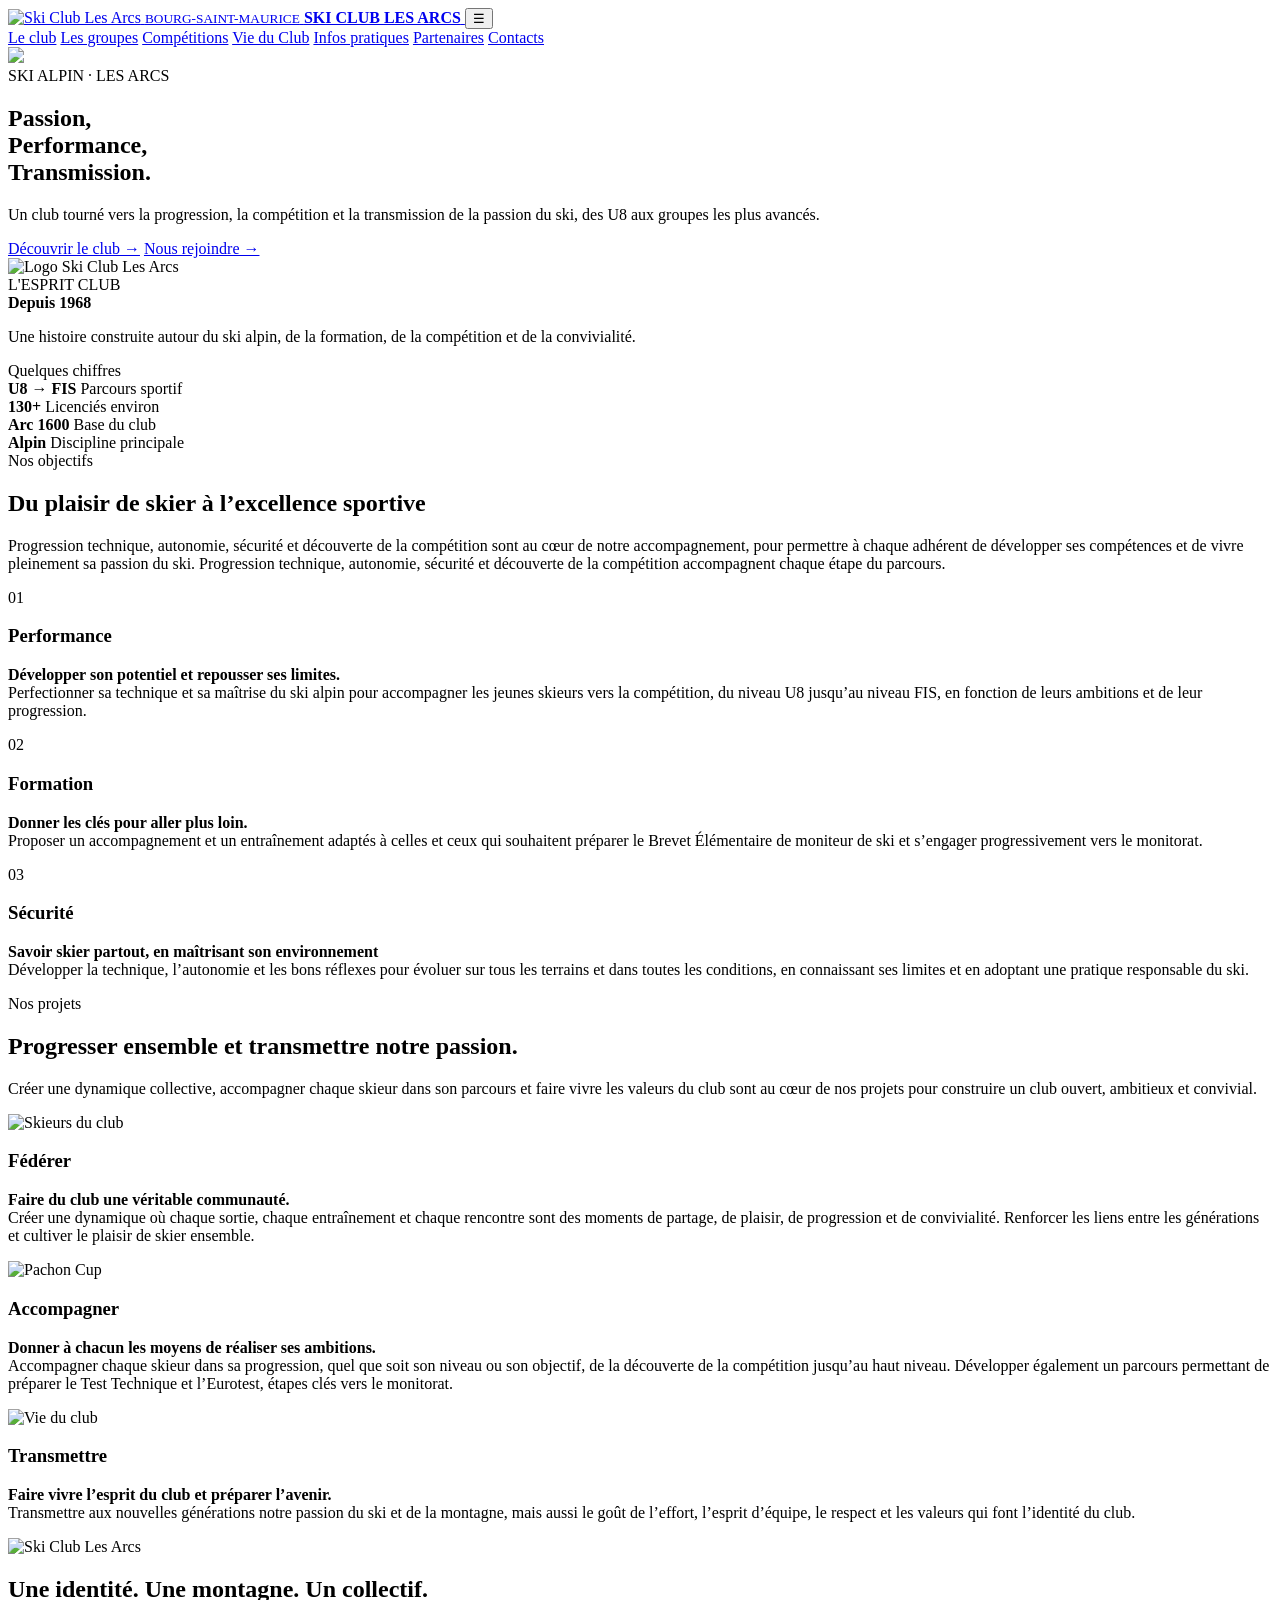
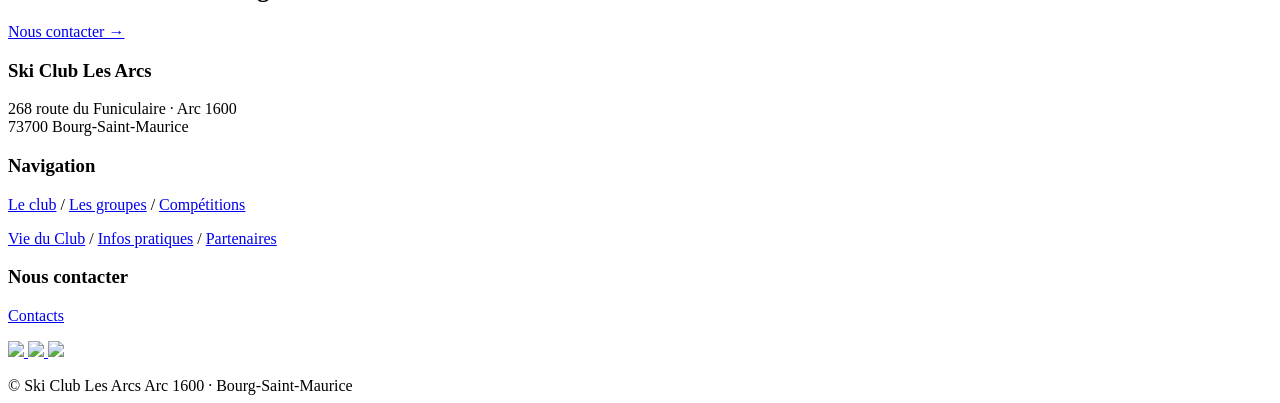
==== index.html @ e8da0f0a "Add files via upload" ====
<!doctype html>
<html lang="fr">
<head>
<meta charset="utf-8">
<meta name="viewport" content="width=device-width,initial-scale=1">
<meta name="theme-color" content="#063B67">
<title>Ski Club Les Arcs — Bourg-Saint-Maurice</title>
<link rel="preconnect" href="https://fonts.googleapis.com">
<link rel="stylesheet" href="https://fonts.googleapis.com/css2?family=Inter:wght@400;500;600;700;800;900&display=swap">
<link rel="stylesheet" href="assets/css/style.css?v=2026-10-12">
</head>
<body>
<header class="site-header">
  <div class="container header-inner">
    <a class="brand" href="index.html">
      <img src="assets/images/accueil/logo-ski-club.jpg" alt="Ski Club Les Arcs">
      <span>
        <small>BOURG-SAINT-MAURICE</small>
        <strong>SKI CLUB LES ARCS</strong>
      </span>
    </a>

    <button class="menu-btn" aria-label="Menu" aria-expanded="false">☰</button>
    <nav class="nav">
      <a href="club.html">Le club</a>
	  <a href="groupes.html">Les groupes</a>
      <a href="competitions.html">Compétitions</a>
      <a href="vie-du-club.html">Vie du Club</a>
	  <a href="infos-pratiques.html">Infos pratiques</a>
      <a href="partenaires.html">Partenaires</a>
      <a href="contact.html">Contacts</a>
    </nav>
  </div>
</header>

<main>

<section class="hero">
  <img class="hero-image" src="assets/images/bandeau/accueil.jpg">
  <div class="hero-overlay" aria-hidden="true"></div>
  <div class="container hero-grid">
    <div class="hero-copy">
      <div class="kicker">SKI ALPIN · LES ARCS</div>
      <h1>Passion,<br><span>Performance,<br></span>Transmission<span>.</span></h1>
      <p>
        Un club tourné vers la progression, la compétition et la transmission
        de la passion du ski, des U8 aux groupes les plus avancés.
      </p>
      <div class="hero-actions">
        <a class="btn btn-green" href="club.html">Découvrir le club →</a>
        <a class="btn btn-outline" href="infos-pratiques.html#adhesion">Nous rejoindre →</a>
      </div>
    </div>

    <div class="cadre-accueil">
      <img src="assets/images/accueil/logo-ski-club.jpg" alt="Logo Ski Club Les Arcs">
      <div>
        <div class="cadre-accueil-label">L'ESPRIT CLUB</div>
        <strong>Depuis 1968</strong>
        <p>
          Une histoire construite autour du ski alpin, de la formation,
          de la compétition et de la convivialité.
        </p>
      </div>
    </div>
 
   </div>
</section>

<section class="section">
   <div class="container">
	<div class="kicker">Quelques chiffres</div>
    <div class="stats">
      <div class="stat">
        <b>U8 → FIS</b>
        <span>Parcours sportif</span>
      </div>
      <div class="stat">
        <b>130+</b>
        <span>Licenciés environ</span>
      </div>
      <div class="stat">
        <b>Arc 1600</b>
        <span>Base du club</span>
      </div>
      <div class="stat">
        <b>Alpin</b>
        <span>Discipline principale</span>
      </div>
    </div>
  </div>
</section>

<section class="section alt">
  <div class="container">
    <div class="section-head">
      <div>
        <div class="kicker">Nos objectifs</div>
        <h2>Du plaisir de skier à l’excellence sportive</h2>
      </div>
      <p>Progression technique, autonomie, sécurité et découverte de la compétition sont au cœur de notre accompagnement,
		pour permettre à chaque adhérent de développer ses compétences et de vivre pleinement sa passion du ski.
        Progression technique, autonomie, sécurité et découverte de la compétition accompagnent chaque étape du parcours.
      </p>
    </div>

    <div class="grid grid-3">
      <article class="card card-green">
        <div class="icon">01</div>
        <h3>Performance</h3>
        <p>
			<strong>Développer son potentiel et repousser ses limites.</strong><br>
			Perfectionner sa technique et sa maîtrise du ski alpin pour accompagner les jeunes skieurs vers la compétition, du niveau U8 jusqu’au niveau FIS, en fonction de leurs ambitions et de leur progression.
		</p>
      </article>
	  
      <article class="card card-green">
        <div class="icon">02</div>
        <h3>Formation</h3>
        <p>
			<strong>Donner les clés pour aller plus loin.</strong><br>
			Proposer un accompagnement et un entraînement adaptés à celles et ceux qui souhaitent préparer le Brevet Élémentaire de moniteur de ski et s’engager progressivement vers le monitorat.
		</p>
      </article>
	  
      <article class="card card-green">
        <div class="icon">03</div>
        <h3>Sécurité</h3>
        <p>
			<strong>Savoir skier partout, en maîtrisant son environnement</strong><br>
			Développer la technique, l’autonomie et les bons réflexes pour évoluer sur tous les terrains et dans toutes les conditions, en connaissant ses limites et en adoptant une pratique responsable du ski.
		</p>
      </article>


    </div>
  </div>
</section>

<section class="section">
  <div class="container">
    <div class="section-head">
      <div>
        <div class="kicker">Nos projets</div>
        <h2>Progresser ensemble et transmettre notre passion.</h2>
      </div>
    <p>
		Créer une dynamique collective, accompagner chaque skieur dans son parcours et faire vivre les valeurs du club sont au cœur de nos projets pour construire un club ouvert, ambitieux et convivial.
	</p>
    </div>

    <div class="grid grid-3">
      <article class="card">
        <div class="photo"><img src="assets/images/accueil/federer.jpg" alt="Skieurs du club"></div>
		<h3>Fédérer</h3>
		<p>
			<strong>Faire du club une véritable communauté.</strong><br>
			Créer une dynamique où chaque sortie, chaque entraînement et chaque rencontre sont des moments de partage, de plaisir, de progression et de convivialité.
			Renforcer les liens entre les générations et cultiver le plaisir de skier ensemble.
		</p>
      </article>

      <article class="card">
        <div class="photo"><img src="assets/images/accueil/accompagner.jpg" alt="Pachon Cup"></div>
        <h3>Accompagner</h3>
        <p>
			<strong>Donner à chacun les moyens de réaliser ses ambitions.</strong><br>
			Accompagner chaque skieur dans sa progression, quel que soit son niveau ou son objectif, de la découverte de la compétition jusqu’au haut niveau.
			Développer également un parcours permettant de préparer le Test Technique et l’Eurotest, étapes clés vers le monitorat.
		</p>
      </article>

      <article class="card">
        <div class="photo"><img src="assets/images/accueil/transmettre.jpg" alt="Vie du club"></div>
        <h3>Transmettre</h3>
        <p>
			<strong>Faire vivre l’esprit du club et préparer l’avenir.</strong><br>
			Transmettre aux nouvelles générations notre passion du ski et de la montagne, mais aussi le goût de l’effort, l’esprit d’équipe, le respect et les valeurs qui font l’identité du club.
		</p>
      </article>
    </div>
  </div>
</section>

<section class="club-banner">
  <div class="container club-banner-inner">
    <img src="assets/images/accueil/logo-ski-club.jpg" alt="Ski Club Les Arcs">
    <div>
      <h2>Une identité. Une montagne. Un collectif.</h2>
    </div>
    <a class="btn btn-white" href="contact.html">Nous contacter →</a>
  </div>
</section>

</main>

<footer class="footer">
<div class="container">
	<div class="footer-grid">
		<div>
			<h3>Ski Club Les Arcs</h3>
			<p>268 route du Funiculaire · Arc 1600<br>73700 Bourg-Saint-Maurice</p>
		</div>
		<div>
			<h3>Navigation</h3>
			<p><a href="club.html">Le club</a> / <a href="groupes.html">Les groupes</a> / <a href="competitions.html">Compétitions</a></p>
			<p><a href="vie-du-club.html">Vie du Club</a> / <a href="infos-pratiques.html">Infos pratiques</a> / <a href="partenaires.html">Partenaires</a></p>
		</div>
		<div>
			<h3>Nous contacter</h3>
			<p><a href="contact.html">Contacts</a></p>
			<p>
			<a href="https://www.facebook.com/skiclublesarcs" target="new" rel="noopener">
				<img class="logo-resized-40x40" src="assets/images/contacts/facebook-small.jpg">
			</a>
			<a href="https://www.instagram.com/skiclublesarcs_officiel/" target="new" rel="noopener">
				<img class="logo-resized-40x40" src="assets/images/contacts/instagram-small.jpg">
			</a>
			<a href="https://www.youtube.com/@skiclublesarcs9312" target="new" rel="noopener">
				<img class="logo-resized-40x40" src="assets/images/contacts/youtube-small.jpg">
			</a>
		</div>
	</div>
	<div class="bottom">
		<span>© <span data-year></span> Ski Club Les Arcs</span>
		<span>Arc 1600 · Bourg-Saint-Maurice</span>
	</div>
</div>
</footer>
<script src="assets/js/script.js"></script>
</body>
</html>
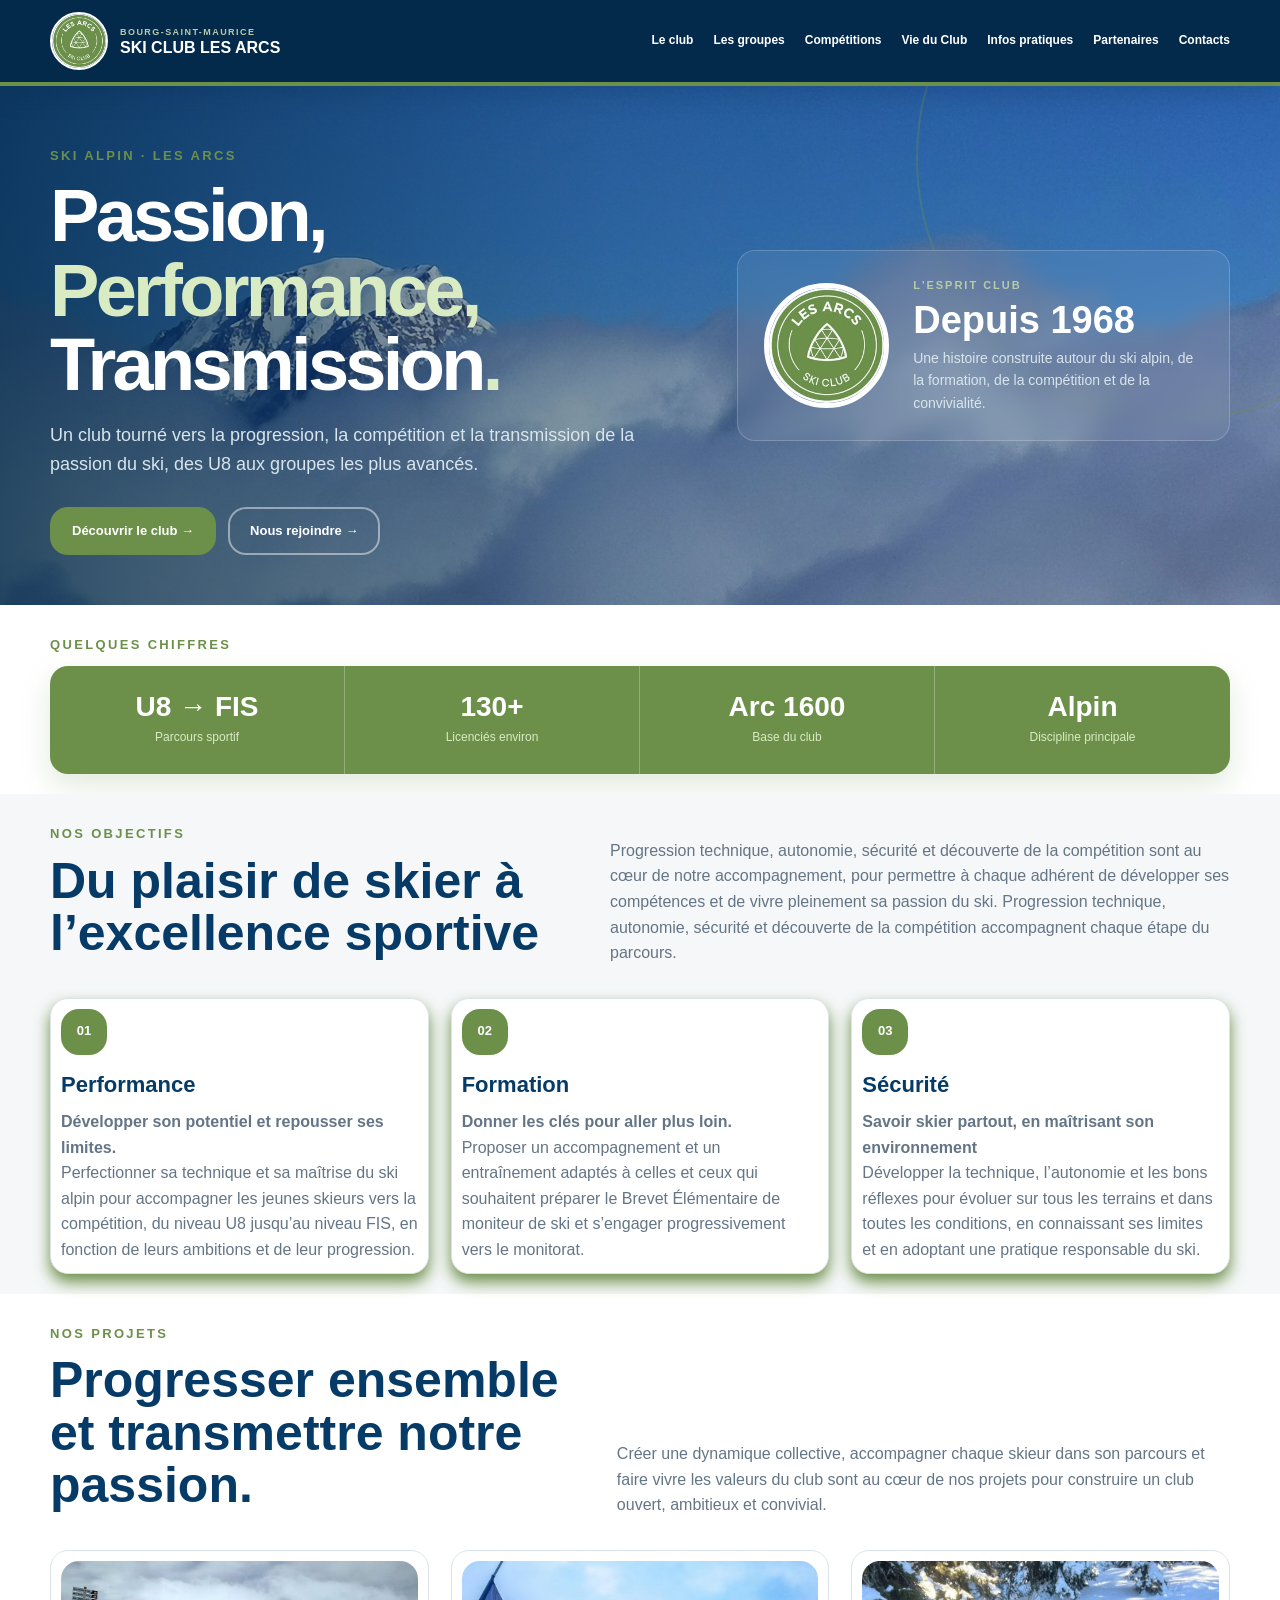
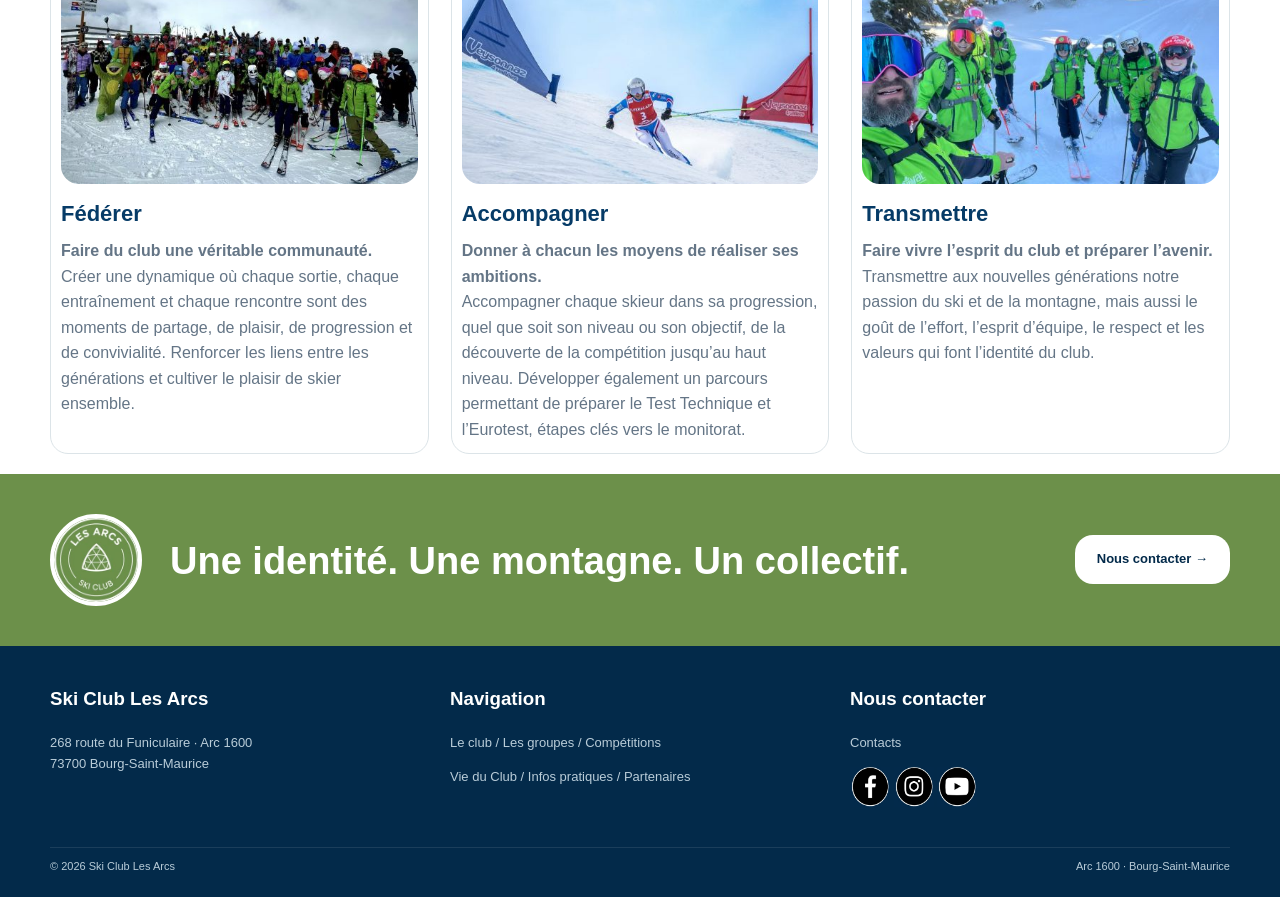
==== commit c4457c94: "Add files via upload" ====
--- a/index.html
+++ b/index.html
@@ -7,7 +7,7 @@
 <title>Ski Club Les Arcs — Bourg-Saint-Maurice</title>
 <link rel="preconnect" href="https://fonts.googleapis.com">
 <link rel="stylesheet" href="https://fonts.googleapis.com/css2?family=Inter:wght@400;500;600;700;800;900&display=swap">
-<link rel="stylesheet" href="assets/css/style.css?v=2026-10-12">
+<link rel="stylesheet" href="assets/css/style.css?v=2026-10-27">
 </head>
 <body>
 <header class="site-header">
--- a/assets/css/style.css
+++ b/assets/css/style.css
@@ -0,0 +1,756 @@
+:root{
+  --blue-dark:#032A4A;
+  --blue:#063B67;
+  --blue-light:#D8E5EC;
+  
+  --green-dark:#395C17;  
+  --green:#6C904A;
+  --green-officiel:#538B34;
+  --green-light:#D9EBC3;
+  
+  --ice:#F5F7F8;
+  --white:#FFFFFF;
+  --ink:#102332;
+  --muted:#647586;
+  --line:#DCE4E8;
+  --max:1180px;
+  --orange:#f36c21;
+
+  --radius: 18px;
+  
+}
+
+*{box-sizing:border-box}
+html{
+	scroll-behavior:smooth;
+    scroll-padding-top: 75px;
+}
+
+body{
+  margin:0;
+  font-family:Inter,Arial,sans-serif;
+  color:var(--ink);
+  line-height:1.6;
+  background:var(--white);
+}
+a{color:inherit;text-decoration:none}
+.container{width:min(var(--max),calc(100% - 40px));margin:auto}
+
+/*Couleur des Textes*/
+.texte-vert {color: var(--green)}
+
+
+
+/* HEADER : bleu alpin foncé */
+.site-header{
+  position:sticky;
+  top:0;
+  z-index:50;
+  background:var(--blue-dark);
+  border-bottom:4px solid var(--green);
+  box-shadow:0 8px 24px #032A4A35;
+}
+
+/* Container du HEADER */
+.header-inner{
+  min-height:82px;
+  display:flex;
+  align-items:center;
+  justify-content:space-between;
+  gap:22px;
+}
+
+/* Logo + Texte + Img du Header*/ 
+.brand{
+  display:flex;
+  align-items:center;
+  gap:12px;
+  color:var(--white);
+}
+.brand img{
+  width:58px;
+  height:58px;
+  border-radius:50%;
+  object-fit:cover;
+  border:2px solid var(--white);
+}
+.brand small{
+  display:block;
+  font-size:9px;
+  letter-spacing:.16em;
+  color:#B8CAAB;
+  font-weight:800;
+}
+.brand strong{
+  display:block;
+  font-size:16px;
+  line-height:1.1;
+  color:var(--white);
+}
+
+.nav{
+  display:flex;
+  gap:20px;
+  font-size:12px;
+  font-weight:800;
+  color:#fff;
+}
+.nav a{
+  padding:30px 0;
+  position:relative;
+  transition:.2s ease;
+}
+.nav a:hover,.nav a.active{color:var(--green-dark)}
+.nav a.active:after{
+  content:"";
+  position:absolute;
+  left:0;
+  right:0;
+  bottom:20px;
+  height:4px;
+  background:var(--green);
+  border-radius:var(--radius);
+}
+.menu-btn{
+  display:none;
+  border:1px solid #ffffff45;
+  background:var(--green);
+  color:#fff;
+  border-radius:var(--radius);
+  padding:8px 12px;
+  font-size:19px;
+}
+
+/* HERO : image en plein cadre, voile et contenus superposés */
+.hero{
+  position:relative;
+  isolation:isolate;
+  overflow:hidden;
+  min-height:500px;
+  display:flex;
+  align-items:center;
+  color:#fff;
+  padding:50px 0;
+  background:var(--blue-dark);
+}
+
+.page-hero{
+  position:relative;
+  isolation:isolate;
+  overflow:hidden;
+  min-height:250px;
+  display:flex;
+  align-items:center;
+  color:#fff;
+  padding:0px 0;
+  background:var(--blue-dark);
+}
+
+.hero-image{
+  position:absolute;
+  inset:0;
+  z-index:-2;
+  width:100%;
+  height:100%;
+  max-width:none;
+  object-fit:cover;
+  object-position:center 48%;
+}
+.hero-overlay{
+  position:absolute;
+  inset:0;
+  z-index:-1;
+  background:linear-gradient(90deg,
+	/* Dégradé Bleu Foncé;*/
+    rgba(3,42,74,.80) 0%,
+    rgba(3,42,74,.28) 48%,
+    rgba(3,42,74,.01) 100%)
+}
+.hero:after{
+  content:"";
+  position:absolute;
+  z-index:0;
+  pointer-events:none;
+  width:520px;
+  height:520px;
+  border:2px solid #6C904A55;
+  border-radius:50%;
+  right:-160px;
+  top:-190px;
+}
+.hero-grid{
+  position:relative;
+  z-index:1;
+  display:grid;
+  grid-template-columns:1.12fr .88fr;
+  gap:60px;
+  align-items:center;
+}
+.hero-copy{
+  position:relative;
+  z-index:1;
+}
+
+
+.kicker{
+  margin:10px 0 10px 0;
+  font-size:13px;
+  font-weight:900;
+  letter-spacing:.18em;
+  text-transform:uppercase;
+  color:var(--green);
+}
+.kicker-light{color:var(--green-light)}
+
+.hero h1{
+  font-size:clamp(44px,6vw,74px);
+  line-height:1.01;
+  letter-spacing:-.05em;
+  margin:12px 0 18px;
+}
+
+.page-hero h1{
+  /*font-size:clamp(44px,6vw,74px);*/
+    font-size:clamp(30px,6vw,60px);
+  line-height:1.01;
+  letter-spacing:-.05em;
+  /*margin:12px 0 18px;*/
+  margin:10px 0 10px;*/
+}
+
+.page-hero h1 span{color:var(--green-light)}
+
+.hero h1 span{color:var(--green-light)}
+.hero p{
+  font-size:18px;
+  color:var(--blue-light);
+  max-width:680px;
+}
+.hero-actions{
+  display:flex;
+  gap:12px;
+  flex-wrap:wrap;
+  margin-top:28px;
+}
+
+/*Boutons*/
+.btn{
+  display:inline-flex;
+  align-items:center;
+  justify-content:center;
+  padding:12px 20px;
+  border-radius:var(--radius);
+  font-weight:900;
+  font-size:13px;
+  border:2px solid transparent;
+  transition:.2s ease;
+}
+.btn-green{
+  background:var(--green);
+  color:var(--white);
+}
+.btn-green:hover{
+  background:var(--green-dark);
+  transform:translateY(-1px);
+}
+.btn-blue{
+  background:var(--blue);
+  color:#fff;
+}
+.btn-blue:hover{
+  background:var(--blue-dark);
+  transform:translateY(-1px);
+}
+.btn-outline{
+  border-color:#ffffff75;
+  color:var(--white);
+}
+.btn-outline:hover{
+  border-color:var(--green);
+  color:var(--green-light);
+}
+
+.btn-white{
+  background:var(--white);
+  color:var(--blue-dark);
+}
+
+.btn-white:hover{
+  background:var(--blue-light);
+  transform:translateY(-1px);
+}
+
+.btn-transparent{
+  color:var(--blue);
+}
+
+.btn-transparent:hover{
+  color:var(--green);
+}
+
+
+/*Cadre ESPRIT CLUB accueil*/
+.cadre-accueil{
+  position:relative;
+  z-index:1;
+  display:flex;
+  align-items:center;
+  gap:24px;
+  padding:26px;
+  border:1px solid #ffffff32;
+  background:#ffffff12;
+  backdrop-filter:blur(8px);
+  border-radius:var(--radius);
+}
+
+.cadre-accueil img{
+  width:125px;
+  height:125px;
+  border-radius:50%;
+  object-fit:cover;
+  flex:none;
+  border:5px solid #fff;
+}
+
+.cadre-accueil strong{
+  display:block;
+  color:#fff;
+  font-size:38px;
+  line-height:1.1;
+  margin:5px 0;
+}
+
+.cadre-accueil p{font-size:14px;margin:0}
+
+.cadre-accueil-label{
+  color:#B7CBA8;
+  font-size:11px;
+  font-weight:900;
+  letter-spacing:.18em;
+}
+
+
+/* SECTIONS */
+.section{padding:20px 0}
+.alt{background:var(--ice)}
+
+.section-head{
+  display:flex;
+  justify-content:space-between;
+  align-items:end;
+  gap:30px;
+  margin-bottom:32px;
+}
+.section-head h2{
+  font-size:clamp(32px,4vw,50px);
+  color:var(--blue);
+  line-height:1.05;
+  margin:6px 0;
+}
+.section-head p{
+  max-width:620px;
+  color:var(--muted);
+  margin:0;
+}
+
+/* STATS : présence forte du vert */
+.stats{
+  display:grid;
+  grid-template-columns:repeat(4,1fr);
+  background:var(--green);
+  border-radius:var(--radius);
+  overflow:hidden;
+  box-shadow:0 12px 30px #6C904A30;
+}
+.stat{
+  text-align:center;
+  padding:25px;
+  color:white;
+  border-right:1px solid #ffffff45;
+}
+.stat:last-child{border:0}
+.stat b{
+  display:block;
+  font-size:28px;
+  line-height:1.15;
+}
+.stat span{
+  font-size:12px;
+  color:var(--green-light);
+}
+
+.timeline{position:relative;border-left:2px solid var(--line);margin-left:14px}
+.timeline-item{padding:0 0 42px 32px;position:relative}
+.timeline-item:before{content:"";position:absolute;left:-8px;top:5px;width:14px;height:14px;background:var(--green);border-radius:50%}
+.year{font-weight:900;color:var(--green);font-size:1.1rem}
+
+.timeline-calendrier:before{content:"";position:absolute;left:-8px;top:5px;width:14px;height:14px;background:var(--green);border-radius:50%}
+
+.timeline-calendrier{
+	padding:10px 10px 10px 10px;
+	position:relative
+	color:var(--blue);		
+	margin:20px;	
+	font-size:15px;
+	max-width:400px;
+	}
+
+
+/* Grilles */
+/*.grid{display:grid;grid-template-columns:repeat(3,1fr);gap:22px}*/
+.grid{display:grid;gap:22px}
+.grid-2{grid-template-columns:repeat(2,1fr)}
+.grid-3{grid-template-columns:repeat(3,1fr)}
+.grid-4{grid-template-columns:repeat(4,1fr)}
+
+
+.icon-grid2
+{ 
+grid-template-columns:.20fr 1.80fr;
+align-items: center;
+
+}
+
+.icon-grid2-left
+{ 
+grid-template-columns:.30fr 1.70fr;
+align-items: left;
+
+}
+.icon-grid2-left img{
+  width:100px;
+  
+}
+
+/*Cartes*/
+.carte-identite{
+  background:var(--white);
+  border:1px solid var(--line);
+  overflow:hidden;
+  border-radius:var(--radius);
+  padding:0px;
+}
+.carte-identite p{margin:0;color:var(--muted)}
+.carte-identite h3{color:var(--blue);font-size:22px;margin:12px 0 7px}
+
+.agenda {
+  background: var(--white);
+  border: 1px solid var(--line);
+  overflow: hidden;
+  border-radius:var(--radius);
+  padding: 0;
+}
+
+.agenda-detail {
+  background: var(--white);
+  padding: 15px;
+}
+
+.agenda > img {
+  aspect-ratio: 4 / 5;
+  width: 100%;
+  object-fit: cover;
+}
+
+.agenda > img:not(:first-child) {
+  display: none;
+}
+
+.agenda-detail p {
+  margin: 0;
+  color: var(--muted);
+  cursor: pointer;
+}
+
+.agenda-detail p:hover,
+.agenda-detail p:focus-visible {
+  color: var(--blue);
+}
+
+
+
+
+.card{
+  background:var(--white);
+  border:1px solid var(--line);
+  overflow:hidden;
+  border-radius:var(--radius);
+  padding:10px;
+}
+.card p{margin:0;color:var(--muted)}
+.card h3{color:var(--blue);font-size:22px;margin:12px 0 7px}
+.card h4{color:var(--blue);font-size:18px;margin:12px 0 7px}
+
+
+.card-media {
+aspect-ratio: 16/10;
+background-color: var(--white);
+background-image: url('../../images/accueil/image-placeholder.jpg');
+background-position: center;
+background-size: contain;
+background-repeat: no-repeat;
+}
+
+.card-body{	
+background:var(--white);
+padding:15px;
+}
+
+.card-green{
+  box-shadow:0 8px 15px var(--green);
+}
+.card-blue{
+  box-shadow:0 8px 15px var(--blue);
+}
+
+
+.person img	{
+	aspect-ratio:3/4;
+	display: flex;
+	align-items: center;
+	justify-content: center;
+	object-fit:cover;
+	width:100%;
+	}
+
+.icon{
+  width:46px;
+  height:46px;
+  border-radius:var(--radius);
+  background:var(--green);
+  color:#fff;
+  display:grid;
+  place-items:center;
+  font-weight:900;
+  font-size:13px;
+}
+
+.logo-resized-58x58{
+  width:58px;
+  height:58px;
+}
+
+.logo-resized-40x40{
+  width:40px;
+  height:40px;
+}
+
+
+.photo{
+  aspect-ratio:16/10;
+  background:#EAF1F5;
+  border-radius:var(--radius);
+  overflow:hidden;
+}
+.photo img{
+  width:100%;
+  height:100%;
+  object-fit:cover;
+}
+
+.club-banner{
+  background:var(--green);
+  color:#fff;
+  padding:40px 0;
+}
+.club-banner-inner{
+  display:flex;
+  align-items:center;
+  gap:28px;
+}
+.club-banner img{
+  width:92px;
+  height:92px;
+  border-radius:50%;
+  border:4px solid #fff;
+  object-fit:cover;
+}
+.club-banner h2{
+  font-size:clamp(25px,3vw,38px);
+  line-height:1.1;
+  margin:5px 0 0;
+}
+.club-banner .btn{margin-left:auto}
+
+/* FOOTER */
+.footer{
+  background:var(--blue-dark);
+  color:#B9CCD8;
+  padding:20px 0 22px;
+}
+.footer-grid{
+  display:grid;
+  grid-template-columns:1fr 1fr 1fr;
+  gap:20px;
+}
+.footer h3{color:#fff}
+.footer a:hover{color:#B7CBA8}
+.footer p,.footer a{font-size:13px}
+.bottom{
+  border-top:1px solid #ffffff18;
+  margin-top:20px;
+  padding-top:10px;
+  display:flex;
+  justify-content:space-between;
+  font-size:11px;
+}
+
+
+/* Tableau des tarifs du Ski Club Les Arcs */
+.tarifs-club {
+    width: 100%;
+    border-collapse: separate;
+    border-spacing: 0;
+    table-layout: fixed;
+    overflow: hidden;
+    border: 1px solid #dce5eb;
+    border-radius:var(--radius);
+    color: #173653;
+    background: #ffffff;
+    font-size: 0.95rem;
+    text-align: center;
+}
+
+/* Entêtes des colonnes */
+.tarifs-club thead th {
+    padding: 14px 6px;
+    background: #173653;
+    color: #ffffff;
+    font-weight: 700;
+    border-right: 1px solid rgba(255, 255, 255, 0.15);
+    border-bottom: 3px solid #5b9638;
+}
+
+/* Première colonne : intitulés */
+.tarifs-club tbody th {
+    padding: 15px 10px;
+    background: #edf3e9;
+    color: #173653;
+    font-weight: 700;
+    text-align: left;
+    overflow-wrap: anywhere;
+}
+
+/* Cellules */
+.tarifs-club tbody td {
+    padding: 15px 5px;
+    font-weight: 600;
+    border-left: 1px solid #e3eaf0;
+}
+
+/* Séparateurs horizontaux */
+.tarifs-club tbody tr + tr th,
+.tarifs-club tbody tr + tr td {
+    border-top: 1px solid #e3eaf0;
+}
+
+/* Alternance légère */
+.tarifs-club tbody tr:nth-child(even) td {
+    background: #f7f9fb;
+}
+
+/* Mise en évidence au survol */
+.tarifs-club tbody tr:hover th,
+.tarifs-club tbody tr:hover td {
+    background: #eaf3e4;
+    transition: background-color 0.2s ease;
+}
+
+/* Largeurs des colonnes */
+.tarifs-club th:first-child {
+    width: 25%;
+}
+
+.tarifs-club thead th:not(:first-child) {
+    width: 12.5%;
+}
+
+/* Adaptation aux petits écrans */
+@media (max-width: 600px) {
+    .tarifs-club {
+        font-size: 0.75rem;
+    }
+
+    .tarifs-club thead th,
+    .tarifs-club tbody td,
+    .tarifs-club tbody th {
+        padding: 10px 3px;
+    }
+
+    .tarifs-club tbody th {
+        font-size: 0.7rem;
+    }
+}
+
+
+
+/* MOBILE */
+@media(max-width:900px){
+  .nav{
+    display:none;
+    position:absolute;
+    top:82px;
+    left:0;
+    right:0;
+    background:var(--blue-dark);
+    padding:10px 20px 16px;
+    flex-direction:column;
+    gap:0;
+    box-shadow:0 15px 30px #0004;
+  }
+  .nav.open{display:flex}
+  .nav a{
+    padding:12px 0;
+    border-bottom:1px solid #ffffff1A;
+  }
+  .nav a.active:after{display:none}
+  .menu-btn{display:block}
+  .hero-grid{grid-template-columns:1fr}
+  .grid-2,.grid-3,.grid-4{grid-template-columns:1fr 1fr}
+  .stats{grid-template-columns:1fr 1fr}
+  .stat:nth-child(2){border-right:0}
+  .stat:nth-child(-n+2){border-bottom:1px solid #ffffff45}
+  .footer-grid{grid-template-columns:1fr 1fr}
+  .club-banner-inner{flex-wrap:wrap}
+  .club-banner .btn{margin-left:0}
+    .hero-overlay{
+	  background:linear-gradient(
+		90deg,
+		rgba(3,42,74,.80) 0%,
+		rgba(3,42,74,.28) 48%,
+		rgba(3,42,74,.01) 100%)
+	  }
+}
+@media(max-width:620px){
+  .container{width:calc(100% - 28px)}
+  .section{padding:62px 0}
+  .grid-2,.grid-3,.footer-grid{grid-template-columns:1fr}
+  .grid-4{grid-template-columns:1fr 1fr}
+  .section-head{display:block}
+  .section-head p{margin-top:12px}
+  .hero{min-height:500px;padding:50px 0}
+  .hero-image{object-position:58% center}
+  
+  
+
+  .hero-overlay{
+	  background:linear-gradient(
+		90deg,
+		rgba(3,42,74,.80) 0%,
+		rgba(3,42,74,.28) 48%,
+		rgba(3,42,74,.01) 100%)
+	  }
+	  
+ /*Cadre ESPRIT CLUB accueil*/	  
+  .cadre-accueil{flex-direction:column;align-items:flex-start}
+  .cadre-accueil img{width:105px;height:105px}  
+  
+  .stats{border-radius:var(--radius)}
+  .stat{padding:20px 10px}
+  .stat b{font-size:21px}
+  .bottom{display:block}
+  .bottom span{display:block;margin-top:6px}
+  .brand img{width:50px;height:50px}
+  .brand strong{font-size:14px}
+  
+}
